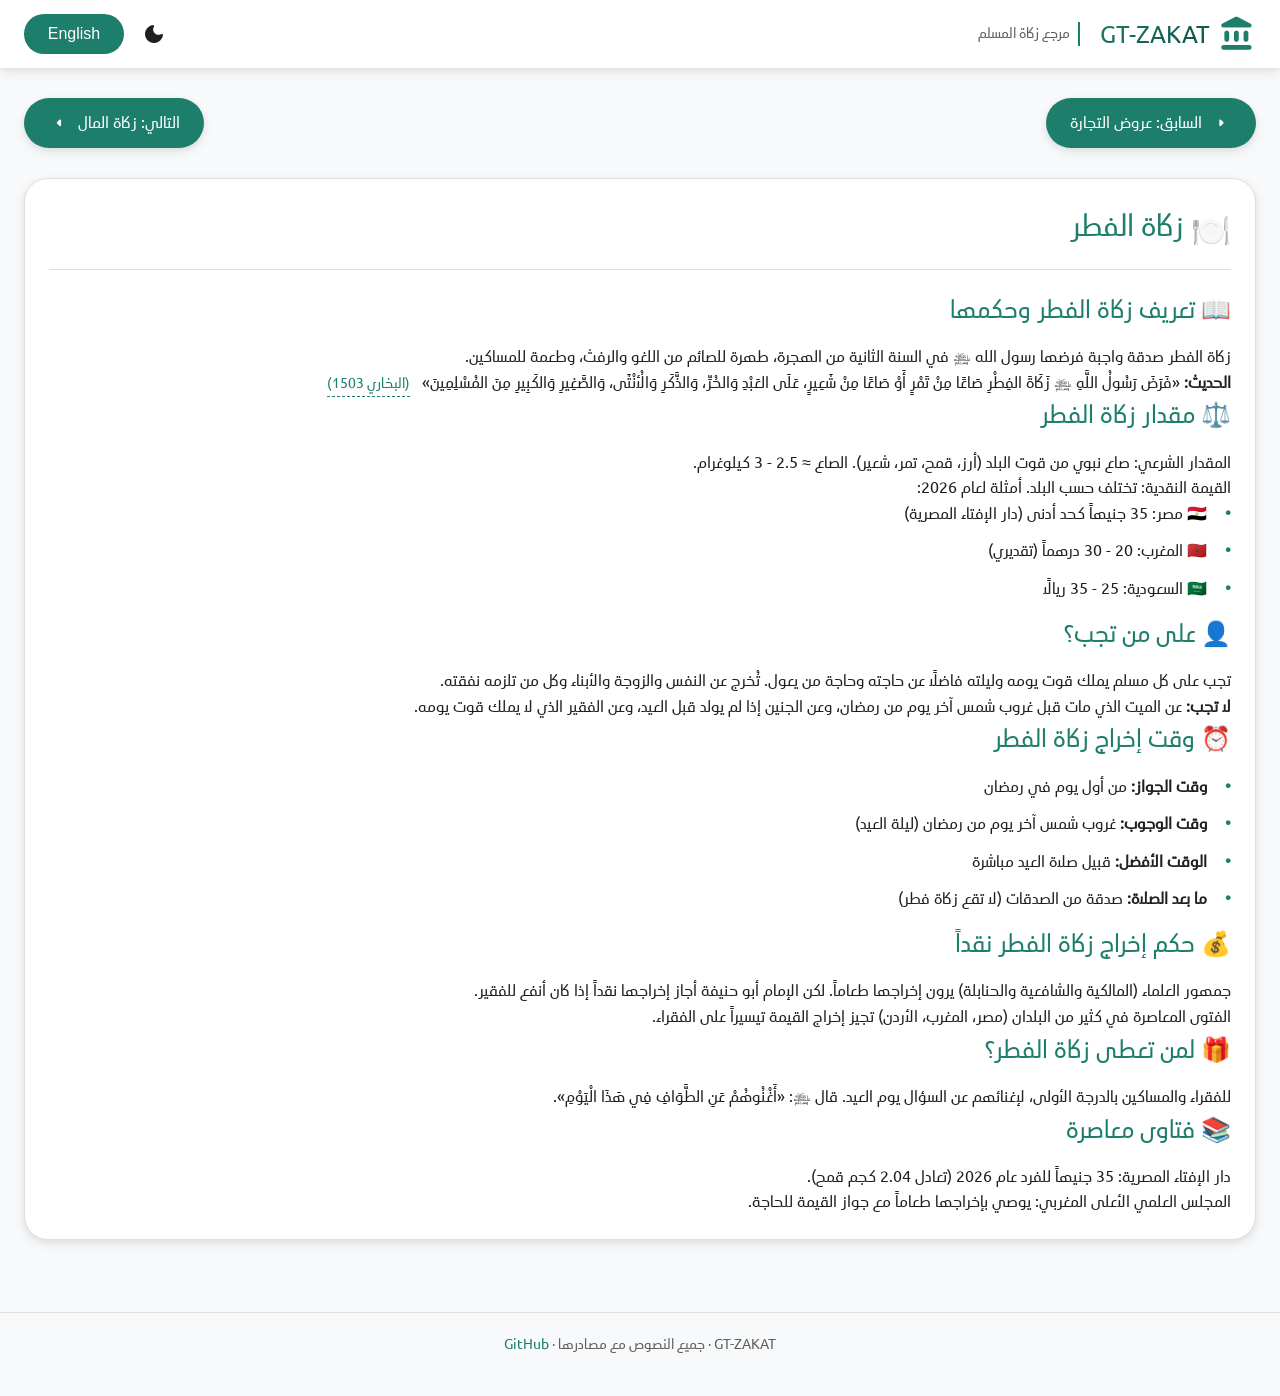
==== pages/zakat-fitrah.html @ 82aa9c60 "Add files via upload" ====
<!-- pages/zakat-fitrah.html -->
<!DOCTYPE html>
<html lang="ar" dir="rtl">
<head>
    <meta charset="UTF-8">
    <meta name="viewport" content="width=device-width, initial-scale=1.0">
    <title>زكاة الفطر · GT-ZAKAT</title>
    <link rel="icon" href="data:image/svg+xml,<svg xmlns='http://www.w3.org/2000/svg' viewBox='0 0 100 100'><text y='.9em' font-size='90' fill='%231e7e6c'>🍽️</text></svg>">
    <link href="https://fonts.googleapis.com/icon?family=Material+Icons+Round" rel="stylesheet">
    <link rel="stylesheet" href="../css/style.css">
</head>
<body data-theme="auto">
    <header class="app-bar">
        <div class="container">
            <div class="logo-area">
                <a href="../index.html" class="logo-link">
                    <span class="material-icons-round logo-icon">account_balance</span>
                    <span class="logo-text">GT-ZAKAT</span>
                </a>
                <span class="tagline" data-i18n="tagline">مرجع زكاة المسلم</span>
            </div>
            <div class="actions">
                <button class="action-btn" id="themeToggle"><span class="material-icons-round">dark_mode</span></button>
                <button class="lang-toggle" id="langToggle">English</button>
            </div>
        </div>
    </header>

    <main class="container">
        <div class="page-navigation">
            <a href="zakat-trade.html" class="nav-button">
                <span class="material-icons-round">arrow_right</span>
                <span data-i18n="prevPage">السابق: عروض التجارة</span>
            </a>
            <a href="zakat-money.html" class="nav-button">
                <span data-i18n="nextPage">التالي: زكاة المال</span>
                <span class="material-icons-round">arrow_left</span>
            </a>
        </div>

        <div class="card">
            <h1>
                <span class="material-icons-round" style="font-size:2rem;">🍽️</span>
                <span data-i18n="fitrahTitle">زكاة الفطر</span>
            </h1>
            <div class="divider"></div>

            <!-- التعريف -->
            <h2 data-i18n="definitionHeading">📖 تعريف زكاة الفطر وحكمها</h2>
            <p data-i18n="fitrahDef">زكاة الفطر صدقة واجبة فرضها رسول الله ﷺ في السنة الثانية من الهجرة، طهرة للصائم من اللغو والرفث، وطعمة للمساكين.</p>
            <p><strong data-i18n="hadith">الحديث:</strong> <span data-i18n="hadithFitrah1">«فَرَضَ رَسُولُ اللَّهِ ﷺ زَكَاةَ الفِطْرِ صَاعًا مِنْ تَمْرٍ أَوْ صَاعًا مِنْ شَعِيرٍ، عَلَى العَبْدِ وَالحُرِّ، وَالذَّكَرِ وَالأُنْثَى، وَالصَّغِيرِ وَالكَبِيرِ مِنَ المُسْلِمِينَ»</span> <a href="https://sunnah.com/bukhari:1503" target="_blank" class="source-link">(البخاري 1503)</a></p>

            <!-- مقدارها -->
            <h2 data-i18n="amountHeading">⚖️ مقدار زكاة الفطر</h2>
            <p data-i18n="fitrahAmount">المقدار الشرعي: <strong>صاع نبوي</strong> من قوت البلد (أرز، قمح، تمر، شعير). الصاع ≈ 2.5 - 3 كيلوغرام.</p>
            <p data-i18n="fitrahCash">القيمة النقدية: تختلف حسب البلد. أمثلة لعام 2026:</p>
            <ul>
                <li data-i18n="egyptFitrah">🇪🇬 <strong>مصر:</strong> 35 جنيهاً كحد أدنى (دار الإفتاء المصرية)</li>
                <li data-i18n="moroccoFitrah">🇲🇦 <strong>المغرب:</strong> 20 - 30 درهماً (تقديري)</li>
                <li data-i18n="saudiFitrah">🇸🇦 <strong>السعودية:</strong> 25 - 35 ريالاً</li>
            </ul>

            <!-- على من تجب -->
            <h2 data-i18n="obligationHeading">👤 على من تجب؟</h2>
            <p data-i18n="fitrahObligation">تجب على كل مسلم يملك قوت يومه وليلته فاضلاً عن حاجته وحاجة من يعول. تُخرج عن النفس والزوجة والأبناء وكل من تلزمه نفقته.</p>
            <p><strong data-i18n="exception">لا تجب:</strong> <span data-i18n="fitrahException">عن الميت الذي مات قبل غروب شمس آخر يوم من رمضان، وعن الجنين إذا لم يولد قبل العيد، وعن الفقير الذي لا يملك قوت يومه.</span></p>

            <!-- وقت الإخراج -->
            <h2 data-i18n="timeHeading">⏰ وقت إخراج زكاة الفطر</h2>
            <ul>
                <li><strong data-i18n="permissibleTime">وقت الجواز:</strong> <span data-i18n="permissibleTimeDesc">من أول يوم في رمضان</span></li>
                <li><strong data-i18n="obligatoryTime">وقت الوجوب:</strong> <span data-i18n="obligatoryTimeDesc">غروب شمس آخر يوم من رمضان (ليلة العيد)</span></li>
                <li><strong data-i18n="bestTime">الوقت الأفضل:</strong> <span data-i18n="bestTimeDesc">قبيل صلاة العيد مباشرة</span></li>
                <li><strong data-i18n="prohibitedTime">ما بعد الصلاة:</strong> <span data-i18n="prohibitedTimeDesc">صدقة من الصدقات (لا تقع زكاة فطر)</span></li>
            </ul>

            <!-- حكم إخراجها نقداً -->
            <h2 data-i18n="cashOpinionHeading">💰 حكم إخراج زكاة الفطر نقداً</h2>
            <p data-i18n="cashOpinion1">جمهور العلماء (المالكية والشافعية والحنابلة) يرون إخراجها طعاماً. لكن الإمام أبو حنيفة أجاز إخراجها نقداً إذا كان أنفع للفقير.</p>
            <p data-i18n="cashOpinion2">الفتوى المعاصرة في كثير من البلدان (مصر، المغرب، الأردن) تجيز إخراج القيمة تيسيراً على الفقراء.</p>

            <!-- لمن تعطى -->
            <h2 data-i18n="recipientsHeading">🎁 لمن تعطى زكاة الفطر؟</h2>
            <p data-i18n="fitrahRecipients">للفقراء والمساكين بالدرجة الأولى، لإغنائهم عن السؤال يوم العيد. قال ﷺ: «أَغْنُوهُمْ عَنِ الطَّوَافِ فِي هَذَا الْيَوْمِ».</p>

            <!-- فتاوى معاصرة -->
            <h2 data-i18n="fatwaHeading">📚 فتاوى معاصرة</h2>
            <p data-i18n="fatwaFitrah1">دار الإفتاء المصرية: 35 جنيهاً للفرد عام 2026 (تعادل 2.04 كجم قمح).</p>
            <p data-i18n="fatwaFitrah2">المجلس العلمي الأعلى المغربي: يوصي بإخراجها طعاماً مع جواز القيمة للحاجة.</p>
        </div>
    </main>

    <footer class="footer container">
        <p><span data-i18n="footer">GT-ZAKAT · جميع النصوص مع مصادرها ·</span> <a href="https://github.com/SalehGNUTUX/GT-ZAKAT">GitHub</a></p>
    </footer>

    <script>
        (function() {
            const translations = {
                tagline: { ar: "مرجع زكاة المسلم", en: "Muslim's Zakat Reference" },
                prevPage: { ar: "السابق: عروض التجارة", en: "Previous: Trade Goods" },
                nextPage: { ar: "التالي: زكاة المال", en: "Next: Zakat on Cash" },
                fitrahTitle: { ar: "زكاة الفطر", en: "Zakat al-Fitr" },
                definitionHeading: { ar: "📖 تعريف زكاة الفطر وحكمها", en: "📖 Definition and Ruling" },
                fitrahDef: { ar: "زكاة الفطر صدقة واجبة فرضها رسول الله ﷺ في السنة الثانية من الهجرة، طهرة للصائم من اللغو والرفث، وطعمة للمساكين.", en: "Zakat al-Fitr is an obligatory charity enjoined by the Prophet ﷺ in the second year of Hijrah, as purification for the fasting person from idle talk and obscenity, and as food for the poor." },
                hadith: { ar: "الحديث:", en: "Hadith:" },
                hadithFitrah1: { ar: "«فَرَضَ رَسُولُ اللَّهِ ﷺ زَكَاةَ الفِطْرِ صَاعًا مِنْ تَمْرٍ أَوْ صَاعًا مِنْ شَعِيرٍ، عَلَى العَبْدِ وَالحُرِّ، وَالذَّكَرِ وَالأُنْثَى، وَالصَّغِيرِ وَالكَبِيرِ مِنَ المُسْلِمِينَ»", en: "The Messenger of Allah ﷺ enjoined Zakat al-Fitr as one sa' of dates or one sa' of barley on every slave and free, male and female, young and old among the Muslims." },
                amountHeading: { ar: "⚖️ مقدار زكاة الفطر", en: "⚖️ Amount" },
                fitrahAmount: { ar: "المقدار الشرعي: صاع نبوي من قوت البلد (أرز، قمح، تمر، شعير). الصاع ≈ 2.5 - 3 كيلوغرام.", en: "The prescribed amount is one Sa' of the staple food of the country (rice, wheat, dates, barley). Sa' ≈ 2.5 - 3 kg." },
                fitrahCash: { ar: "القيمة النقدية: تختلف حسب البلد. أمثلة لعام 2026:", en: "Monetary value varies by country. Examples for 2026:" },
                egyptFitrah: { ar: "🇪🇬 مصر: 35 جنيهاً كحد أدنى (دار الإفتاء المصرية)", en: "🇪🇬 Egypt: 35 EGP minimum (Dar al-Ifta)" },
                moroccoFitrah: { ar: "🇲🇦 المغرب: 20 - 30 درهماً (تقديري)", en: "🇲🇦 Morocco: 20-30 MAD (estimated)" },
                saudiFitrah: { ar: "🇸🇦 السعودية: 25 - 35 ريالاً", en: "🇸🇦 Saudi Arabia: 25-35 SAR" },
                obligationHeading: { ar: "👤 على من تجب؟", en: "👤 Who Must Pay?" },
                fitrahObligation: { ar: "تجب على كل مسلم يملك قوت يومه وليلته فاضلاً عن حاجته وحاجة من يعول. تُخرج عن النفس والزوجة والأبناء وكل من تلزمه نفقته.", en: "It is obligatory on every Muslim who possesses provision for himself and his family on the day and night of Eid. It is paid for oneself, spouse, children, and all dependents." },
                exception: { ar: "لا تجب:", en: "Not obligatory:" },
                fitrahException: { ar: "عن الميت الذي مات قبل غروب شمس آخر يوم من رمضان، وعن الجنين إذا لم يولد قبل العيد، وعن الفقير الذي لا يملك قوت يومه.", en: "For the deceased who died before sunset on the last day of Ramadan, for the unborn child not born before Eid, and for the poor who lack provision." },
                timeHeading: { ar: "⏰ وقت إخراج زكاة الفطر", en: "⏰ Time of Payment" },
                permissibleTime: { ar: "وقت الجواز:", en: "Permissible time:" },
                permissibleTimeDesc: { ar: "من أول يوم في رمضان", en: "From the first day of Ramadan" },
                obligatoryTime: { ar: "وقت الوجوب:", en: "Obligatory time:" },
                obligatoryTimeDesc: { ar: "غروب شمس آخر يوم من رمضان (ليلة العيد)", en: "Sunset on the last day of Ramadan (night of Eid)" },
                bestTime: { ar: "الوقت الأفضل:", en: "Best time:" },
                bestTimeDesc: { ar: "قبيل صلاة العيد مباشرة", en: "Just before Eid prayer" },
                prohibitedTime: { ar: "ما بعد الصلاة:", en: "After prayer:" },
                prohibitedTimeDesc: { ar: "صدقة من الصدقات (لا تقع زكاة فطر)", en: "Counts as ordinary charity (not Fitrah)" },
                cashOpinionHeading: { ar: "💰 حكم إخراج زكاة الفطر نقداً", en: "💰 Ruling on Paying Cash" },
                cashOpinion1: { ar: "جمهور العلماء (المالكية والشافعية والحنابلة) يرون إخراجها طعاماً. لكن الإمام أبو حنيفة أجاز إخراجها نقداً إذا كان أنفع للفقير.", en: "The majority (Maliki, Shafi'i, Hanbali) require food. Imam Abu Hanifa allowed cash if it benefits the poor." },
                cashOpinion2: { ar: "الفتوى المعاصرة في كثير من البلدان (مصر، المغرب، الأردن) تجيز إخراج القيمة تيسيراً على الفقراء.", en: "Contemporary fatwas in many countries (Egypt, Morocco, Jordan) permit cash for convenience of the poor." },
                recipientsHeading: { ar: "🎁 لمن تعطى زكاة الفطر؟", en: "🎁 Recipients" },
                fitrahRecipients: { ar: "للفقراء والمساكين بالدرجة الأولى، لإغنائهم عن السؤال يوم العيد. قال ﷺ: «أَغْنُوهُمْ عَنِ الطَّوَافِ فِي هَذَا الْيَوْمِ».", en: "Primarily for the poor and needy, to spare them from begging on Eid. The Prophet ﷺ said: 'Spare them from begging on this day.'" },
                fatwaHeading: { ar: "📚 فتاوى معاصرة", en: "📚 Contemporary Fatawa" },
                fatwaFitrah1: { ar: "دار الإفتاء المصرية: 35 جنيهاً للفرد عام 2026 (تعادل 2.04 كجم قمح).", en: "Egyptian Dar al-Ifta: 35 EGP per person in 2026 (equivalent to 2.04 kg wheat)." },
                fatwaFitrah2: { ar: "المجلس العلمي الأعلى المغربي: يوصي بإخراجها طعاماً مع جواز القيمة للحاجة.", en: "Moroccan Supreme Scientific Council: Recommends food, permits cash when needed." },
                footer: { ar: "GT-ZAKAT · جميع النصوص مع مصادرها ·", en: "GT-ZAKAT · All texts with their sources ·" }
            };

            const themeToggle = document.getElementById('themeToggle');
            const langToggle = document.getElementById('langToggle');
            let currentLang = 'ar';

            function setTheme(theme) {
                if (theme === 'auto') {
                    const prefersDark = window.matchMedia('(prefers-color-scheme: dark)').matches;
                    document.documentElement.setAttribute('data-theme', prefersDark ? 'dark' : 'light');
                } else {
                    document.documentElement.setAttribute('data-theme', theme);
                }
            }
            setTheme('auto');
            themeToggle.addEventListener('click', () => {
                const current = document.documentElement.getAttribute('data-theme');
                document.documentElement.setAttribute('data-theme', current === 'dark' ? 'light' : 'dark');
            });

            function applyLanguage(lang) {
                currentLang = lang;
                document.documentElement.lang = lang;
                document.documentElement.dir = lang === 'ar' ? 'rtl' : 'ltr';
                langToggle.innerText = lang === 'ar' ? 'English' : 'العربية';

                document.querySelectorAll('[data-i18n]').forEach(el => {
                    const key = el.getAttribute('data-i18n');
                    if (translations[key] && translations[key][lang]) {
                        if (el.tagName === 'A') {
                            el.innerHTML = el.innerHTML.replace(/>.*</, '>' + translations[key][lang] + '<');
                        } else {
                            el.innerText = translations[key][lang];
                        }
                    }
                });

                document.querySelectorAll('.nav-button span[data-i18n]').forEach(el => {
                    const key = el.getAttribute('data-i18n');
                    if (translations[key] && translations[key][lang]) {
                        el.innerText = translations[key][lang];
                    }
                });
            }

            applyLanguage('ar');
            langToggle.addEventListener('click', () => {
                applyLanguage(currentLang === 'ar' ? 'en' : 'ar');
            });

            document.querySelectorAll('[data-i18n]').forEach(el => {
                if (!el.hasAttribute('data-ar')) {
                    el.setAttribute('data-ar', el.innerText.trim());
                }
            });
        })();
    </script>
</body>
</html>
---- css/style.css ----
/* css/style.css - تحديث لدعم الشعار النصي وأيقونات المعلومات */
@font-face {
    font-family: 'Ubuntu Arabic';
    src: url('../fonts/Ubuntu Arabic Regular.otf') format('opentype');
    font-weight: normal;
    font-style: normal;
    font-display: swap;
}

* {
    margin: 0;
    padding: 0;
    box-sizing: border-box;
    transition: background-color 0.3s ease, color 0.2s ease, border-color 0.2s ease;
}

:root {
    --md-primary: #1e7e6c;
    --md-primary-light: #4b9b8a;
    --md-primary-dark: #0e5244;
    --bg: #f8f9fa;
    --surface: #ffffff;
    --text: #1f1f1f;
    --text-secondary: #5f5f5f;
    --border: #e0e0e0;
    --shadow: 0 2px 6px rgba(0, 0, 0, 0.05), 0 4px 12px rgba(0, 0, 0, 0.08);
    --card-bg: #ffffff;
    --hover-bg: rgba(30, 126, 108, 0.05);
    --result-bg: rgba(30, 126, 108, 0.1);
    --tooltip-bg: #ffffff;
}

[data-theme="dark"] {
    --bg: #121212;
    --surface: #1e1e1e;
    --text: #e9e9e9;
    --text-secondary: #aaaaaa;
    --border: #333333;
    --card-bg: #2a2a2a;
    --shadow: 0 2px 6px rgba(0, 0, 0, 0.5);
    --hover-bg: rgba(30, 126, 108, 0.2);
    --result-bg: rgba(30, 126, 108, 0.15);
    --tooltip-bg: #2a2a2a;
}

body {
    font-family: 'Ubuntu Arabic', 'Roboto', sans-serif;
    background: var(--bg);
    color: var(--text);
    line-height: 1.6;
    min-height: 100vh;
    display: flex;
    flex-direction: column;
    padding: 0 0 20px 0;
    direction: rtl;
}

.container {
    max-width: 1280px;
    margin: 0 auto;
    padding: 0 24px;
    width: 100%;
}

/* ===== شريط التطبيق والشعار النصي ===== */
.app-bar {
    background: var(--surface);
    box-shadow: var(--shadow);
    padding: 12px 0;
    position: sticky;
    top: 0;
    z-index: 10;
    backdrop-filter: blur(4px);
}

.app-bar .container {
    display: flex;
    align-items: center;
    justify-content: space-between;
    flex-wrap: wrap;
    gap: 16px;
}

.logo-area {
    display: flex;
    align-items: center;
    gap: 12px;
    flex-wrap: wrap;
}

.logo-link {
    display: flex;
    align-items: center;
    text-decoration: none;
    gap: 8px;
    position: relative;
}

.logo-link::after {
    content: "";
    position: absolute;
    bottom: -4px;
    left: 0;
    width: 100%;
    height: 2px;
    background: var(--md-primary);
    transform: scaleX(0);
    transition: transform 0.2s;
}

.logo-link:hover::after {
    transform: scaleX(1);
}

.logo-icon {
    font-size: 2.4rem;
    color: var(--md-primary);
    transition: transform 0.2s;
}

.logo-link:hover .logo-icon {
    transform: rotate(5deg) scale(1.1);
}

.logo-text {
    font-size: 1.5rem;
    font-weight: 500;
    background: linear-gradient(145deg, var(--md-primary), #0a4b44);
    -webkit-background-clip: text;
    background-clip: text;
    -webkit-text-fill-color: transparent;
}

.tagline {
    font-size: 0.9rem;
    color: var(--text-secondary);
    margin-right: 8px;
    border-right: 2px solid var(--md-primary);
    padding-right: 8px;
    white-space: nowrap;
}

.actions {
    display: flex;
    gap: 8px;
    align-items: center;
}

.action-btn {
    background: transparent;
    border: none;
    color: var(--text);
    width: 44px;
    height: 44px;
    border-radius: 50%;
    display: flex;
    align-items: center;
    justify-content: center;
    cursor: pointer;
    font-size: 1.5rem;
    transition: background 0.2s;
}

.action-btn:hover {
    background: var(--hover-bg);
}

.lang-toggle {
    font-size: 1rem;
    padding: 0 16px;
    border-radius: 30px;
    background: var(--md-primary);
    color: white;
    border: none;
    height: 40px;
    cursor: pointer;
    font-weight: 500;
    min-width: 100px;
    transition: background 0.2s;
}

.lang-toggle:hover {
    background: var(--md-primary-dark);
}

/* ===== باقي الأنماط (كما هي) ===== */
.hero {
    text-align: center;
    margin: 32px 0 20px;
}

.hero h1 {
    font-size: 2.4rem;
    font-weight: 400;
    margin-bottom: 8px;
    color: var(--text);
}

.badge {
    background: var(--md-primary-light);
    color: white;
    padding: 4px 16px;
    border-radius: 30px;
    display: inline-block;
    font-size: 0.9rem;
    margin-bottom: 16px;
}

.card {
    background: var(--card-bg);
    border-radius: 24px;
    padding: 24px;
    box-shadow: var(--shadow);
    border: 1px solid var(--border);
    margin-bottom: 24px;
}

.card h1, .card h2 {
    font-size: 1.8rem;
    font-weight: 500;
    margin-bottom: 16px;
    display: flex;
    align-items: center;
    gap: 8px;
    color: var(--md-primary);
}

.card h2 {
    font-size: 1.5rem;
}

.divider {
    height: 1px;
    background: var(--border);
    margin: 20px 0;
}

.zakat-cards-grid {
    display: grid;
    grid-template-columns: repeat(auto-fit, minmax(160px, 1fr));
    gap: 20px;
    margin: 30px 0;
}

.zakat-card {
    background: var(--card-bg);
    border: 2px solid var(--border);
    border-radius: 24px;
    padding: 24px 16px;
    text-align: center;
    cursor: pointer;
    transition: all 0.3s cubic-bezier(0.4, 0, 0.2, 1);
    position: relative;
    overflow: hidden;
    box-shadow: var(--shadow);
}

.zakat-card::before {
    content: '';
    position: absolute;
    top: 0;
    left: 0;
    right: 0;
    height: 4px;
    background: var(--md-primary);
    transform: scaleX(0);
    transition: transform 0.3s;
}

.zakat-card:hover {
    transform: translateY(-8px);
    border-color: var(--md-primary);
    box-shadow: 0 12px 24px rgba(30, 126, 108, 0.2);
}

.zakat-card:hover::before {
    transform: scaleX(1);
}

.zakat-card .material-icons-round {
    font-size: 3rem;
    color: var(--md-primary);
    margin-bottom: 16px;
    transition: transform 0.3s;
}

.zakat-card:hover .material-icons-round {
    transform: scale(1.1) rotate(5deg);
}

.zakat-card h3 {
    font-size: 1.2rem;
    margin-bottom: 8px;
    color: var(--text);
}

.zakat-card p {
    font-size: 0.9rem;
    color: var(--text-secondary);
    margin: 0;
}

.madhhab-tabs {
    display: flex;
    flex-wrap: wrap;
    gap: 8px;
    margin-bottom: 20px;
}

.madhhab-tab {
    background: transparent;
    border: 1px solid var(--border);
    padding: 8px 20px;
    border-radius: 30px;
    cursor: pointer;
    color: var(--text);
    font-weight: 500;
    transition: all 0.2s;
    font-family: 'Ubuntu Arabic', 'Roboto', sans-serif;
}

.madhhab-tab:hover {
    background: var(--hover-bg);
    border-color: var(--md-primary);
}

.madhhab-tab.active {
    background: var(--md-primary);
    color: white;
    border-color: var(--md-primary);
}

.input-field, .currency-select {
    width: 100%;
    padding: 14px 16px;
    border-radius: 16px;
    border: 1px solid var(--border);
    background: var(--surface);
    color: var(--text);
    font-size: 1rem;
    margin: 8px 0 16px;
    font-family: 'Ubuntu Arabic', 'Roboto', sans-serif;
    direction: ltr;
    text-align: right;
}

.currency-select {
    direction: ltr;
}

.currency-select option {
    direction: rtl;
    text-align: right;
}

label {
    font-weight: 500;
    color: var(--text-secondary);
    display: block;
    margin-bottom: 4px;
}

.btn {
    background: var(--md-primary);
    color: white;
    border: none;
    padding: 14px 24px;
    border-radius: 40px;
    font-size: 1rem;
    font-weight: 500;
    cursor: pointer;
    width: 100%;
    box-shadow: 0 4px 8px rgba(0, 0, 0, 0.1);
    transition: background 0.2s, transform 0.1s;
    font-family: 'Ubuntu Arabic', 'Roboto', sans-serif;
}

.btn:hover {
    background: var(--md-primary-dark);
    transform: scale(0.98);
}

.toggle-manual-btn {
    background: transparent;
    border: 2px solid var(--md-primary);
    color: var(--md-primary);
    padding: 8px 16px;
    border-radius: 30px;
    cursor: pointer;
    font-size: 0.9rem;
    transition: all 0.3s;
    display: inline-flex;
    align-items: center;
    gap: 8px;
    font-family: 'Ubuntu Arabic', 'Roboto', sans-serif;
}

.toggle-manual-btn:hover {
    background: var(--md-primary);
    color: white;
}

.result-box {
    background: var(--result-bg);
    padding: 20px;
    border-radius: 16px;
    margin-top: 20px;
    font-size: 1.2rem;
    font-weight: 500;
    border-right: 4px solid var(--md-primary);
    line-height: 1.8;
    direction: ltr;
    text-align: right;
}

.result-box small {
    font-size: 0.9rem;
    font-weight: normal;
    color: var(--text-secondary);
}

.source-link {
    color: var(--md-primary);
    text-decoration: none;
    font-size: 0.9rem;
    border-bottom: 1px dashed;
    margin-right: 8px;
    transition: border-bottom 0.2s;
}

.source-link:hover {
    border-bottom-style: solid;
}

.page-navigation {
    display: flex;
    justify-content: space-between;
    margin: 30px 0;
    gap: 16px;
    flex-wrap: wrap;
}

.nav-button {
    display: flex;
    align-items: center;
    gap: 8px;
    background: var(--md-primary);
    color: white;
    text-decoration: none;
    padding: 12px 24px;
    border-radius: 40px;
    font-weight: 500;
    transition: background 0.2s, transform 0.1s;
    box-shadow: var(--shadow);
}

.nav-button:hover {
    background: var(--md-primary-dark);
    transform: translateY(-2px);
}

.nav-button .material-icons-round {
    font-size: 1.4rem;
}

.nav-button.disabled {
    opacity: 0.5;
    pointer-events: none;
    background: var(--text-secondary);
}

.nisab-info {
    background: var(--hover-bg);
    padding: 16px;
    border-radius: 16px;
    margin: 16px 0;
}

.nisab-info p {
    margin: 8px 0;
    direction: ltr;
    text-align: right;
}

.tooltip {
    position: relative;
    display: inline-block;
    cursor: help;
    border-bottom: 1px dashed var(--md-primary);
}

.tooltip .tooltip-text {
    visibility: hidden;
    width: 250px;
    background-color: var(--tooltip-bg);
    color: var(--text);
    text-align: center;
    border-radius: 8px;
    padding: 8px;
    position: absolute;
    z-index: 1;
    bottom: 125%;
    left: 50%;
    transform: translateX(-50%);
    opacity: 0;
    transition: opacity 0.3s;
    box-shadow: var(--shadow);
    border: 1px solid var(--border);
    font-size: 0.85rem;
    pointer-events: none;
}

.tooltip:hover .tooltip-text {
    visibility: visible;
    opacity: 1;
}

.manual-price-input {
    display: flex;
    gap: 10px;
    align-items: center;
    margin: 20px 0;
    padding: 16px;
    background: var(--hover-bg);
    border-radius: 16px;
}

.manual-price-input label {
    flex: 1;
}

.manual-price-input input {
    width: 150px;
    padding: 10px;
    border-radius: 8px;
    border: 1px solid var(--border);
    background: var(--surface);
    color: var(--text);
    font-family: 'Ubuntu Arabic', 'Roboto', sans-serif;
    direction: ltr;
}

.price-source-badge {
    font-size: 0.8rem;
    padding: 4px 8px;
    border-radius: 20px;
    background: var(--md-primary);
    color: white;
    margin-left: 10px;
    display: inline-block;
}

ul {
    list-style: none;
    padding-right: 0;
}

ul li {
    margin-bottom: 12px;
    padding-right: 24px;
    position: relative;
}

ul li::before {
    content: "•";
    color: var(--md-primary);
    font-weight: bold;
    position: absolute;
    right: 0;
}

.footer {
    text-align: center;
    margin-top: 48px;
    color: var(--text-secondary);
    font-size: 0.9rem;
    padding: 20px 0;
    border-top: 1px solid var(--border);
}

.footer a {
    color: var(--md-primary);
    text-decoration: none;
}

.footer a:hover {
    text-decoration: underline;
}

/* تحسينات للغة الإنجليزية */
[dir="ltr"] {
    direction: ltr;
}

[dir="ltr"] body {
    text-align: left;
}

[dir="ltr"] .tagline {
    margin-right: 0;
    margin-left: 8px;
    border-right: none;
    border-left: 2px solid var(--md-primary);
    padding-right: 0;
    padding-left: 8px;
}

[dir="ltr"] ul li {
    padding-right: 0;
    padding-left: 24px;
}

[dir="ltr"] ul li::before {
    right: auto;
    left: 0;
}

[dir="ltr"] .result-box {
    border-right: none;
    border-left: 4px solid var(--md-primary);
    text-align: left;
}

[dir="ltr"] .input-field,
[dir="ltr"] .currency-select {
    text-align: left;
}

[dir="ltr"] .nisab-info p {
    text-align: left;
}

[dir="ltr"] .tooltip .tooltip-text {
    left: 0;
    transform: translateX(0);
}

/* تحسينات للشاشات الصغيرة */
@media (max-width: 700px) {
    .container {
        padding: 0 16px;
    }

    .hero h1 {
        font-size: 1.8rem;
    }

    .logo-area {
        flex-direction: column;
        align-items: flex-start;
        gap: 4px;
    }

    .tagline {
        font-size: 0.8rem;
        white-space: normal;
        margin-right: 0;
        border-right: none;
        padding-right: 0;
    }

    [dir="ltr"] .tagline {
        margin-left: 0;
        border-left: none;
        padding-left: 0;
    }

    .actions {
        width: 100%;
        justify-content: flex-end;
    }

    .input-group {
        flex-direction: column;
    }

    .input-group .currency-select {
        width: 100%;
    }

    .page-navigation {
        flex-direction: column;
    }

    .nav-button {
        width: 100%;
        justify-content: center;
    }

    .zakat-cards-grid {
        grid-template-columns: repeat(auto-fit, minmax(140px, 1fr));
        gap: 12px;
    }

    .zakat-card {
        padding: 16px 8px;
    }

    .manual-price-input {
        flex-direction: column;
        align-items: stretch;
    }

    .manual-price-input input {
        width: 100%;
    }
}

/* تحسينات الوضع المظلم */
[data-theme="dark"] .logo-text {
    background: linear-gradient(145deg, #4b9b8a, #1e7e6c);
    -webkit-background-clip: text;
    background-clip: text;
}

[data-theme="dark"] .badge {
    background: var(--md-primary-dark);
}

[data-theme="dark"] .result-box {
    background: rgba(30, 126, 108, 0.2);
}

[data-theme="dark"] .zakat-card:hover {
    box-shadow: 0 12px 24px rgba(0, 0, 0, 0.5);
}

.note {
    font-size: 0.85rem;
    color: var(--text-secondary);
    margin-top: 8px;
    font-style: italic;
}

.material-icons-round {
    vertical-align: middle;
}

/* ضمان ظهور الأرقام بالشكل الغربي */
input, select, button, .result-box, .nisab-info p, .price-source-badge, #lastUpdateNote {
    font-feature-settings: "tnum";
}
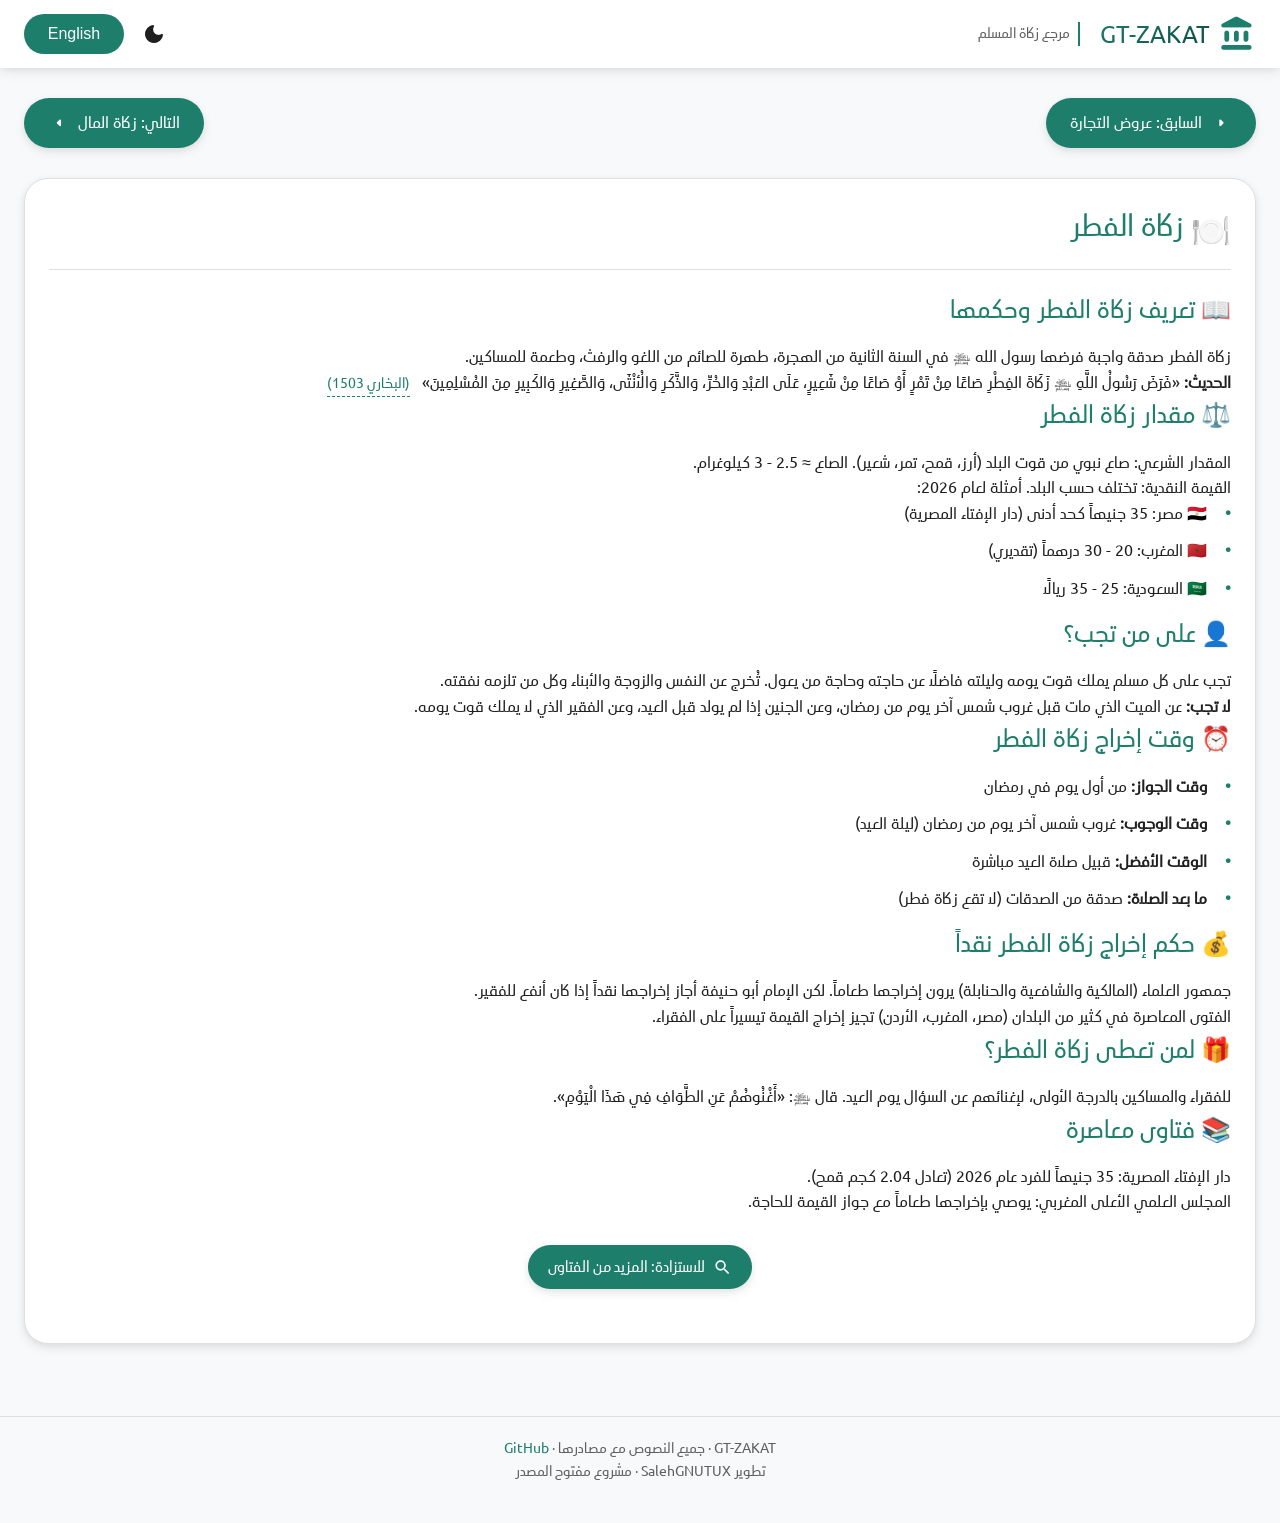
==== commit 4b8ef918: "Update zakat-fitrah.html" ====
--- a/pages/zakat-fitrah.html
+++ b/pages/zakat-fitrah.html
@@ -1,13 +1,51 @@
-<!-- pages/zakat-fitrah.html -->
+<!-- pages/zakat-fitrah.html - النسخة النهائية الكاملة -->
 <!DOCTYPE html>
 <html lang="ar" dir="rtl">
 <head>
     <meta charset="UTF-8">
     <meta name="viewport" content="width=device-width, initial-scale=1.0">
     <title>زكاة الفطر · GT-ZAKAT</title>
-    <link rel="icon" href="data:image/svg+xml,<svg xmlns='http://www.w3.org/2000/svg' viewBox='0 0 100 100'><text y='.9em' font-size='90' fill='%231e7e6c'>🍽️</text></svg>">
+    <!-- أيقونات متعددة المقاسات -->
+    <link rel="icon" type="image/png" sizes="16x16" href="/GT-ZAKAT/GT-ZAKAT-logo/16x16/gt-zakat-logo.png">
+    <link rel="icon" type="image/png" sizes="32x32" href="/GT-ZAKAT/GT-ZAKAT-logo/32x32/gt-zakat-logo.png">
+    <link rel="icon" type="image/png" sizes="128x128" href="/GT-ZAKAT/GT-ZAKAT-logo/128x128/gt-zakat-logo.png">
+    <link rel="icon" type="image/png" sizes="256x256" href="/GT-ZAKAT/GT-ZAKAT-logo/256x256/gt-zakat-logo.png">
+    <link rel="apple-touch-icon" href="/GT-ZAKAT/GT-ZAKAT-logo/512x512/gt-zakat-logo.png">
     <link href="https://fonts.googleapis.com/icon?family=Material+Icons+Round" rel="stylesheet">
     <link rel="stylesheet" href="../css/style.css">
+    <link rel="manifest" href="../manifest.json">
+    <style>
+        .more-info-btn {
+            display: inline-flex;
+            align-items: center;
+            gap: 8px;
+            background: var(--md-primary);
+            color: white;
+            text-decoration: none;
+            padding: 10px 20px;
+            border-radius: 40px;
+            font-size: 0.95rem;
+            font-weight: 500;
+            transition: background 0.2s, transform 0.1s;
+            box-shadow: var(--shadow);
+            margin: 10px 0;
+            border: none;
+            cursor: pointer;
+        }
+        
+        .more-info-btn:hover {
+            background: var(--md-primary-dark);
+            transform: translateY(-2px);
+        }
+        
+        .more-info-btn .material-icons-round {
+            font-size: 1.2rem;
+        }
+        
+        [dir="ltr"] .more-info-btn {
+            flex-direction: row-reverse;
+        }
+    </style>
 </head>
 <body data-theme="auto">
     <header class="app-bar">
@@ -45,12 +83,10 @@
             </h1>
             <div class="divider"></div>
 
-            <!-- التعريف -->
             <h2 data-i18n="definitionHeading">📖 تعريف زكاة الفطر وحكمها</h2>
             <p data-i18n="fitrahDef">زكاة الفطر صدقة واجبة فرضها رسول الله ﷺ في السنة الثانية من الهجرة، طهرة للصائم من اللغو والرفث، وطعمة للمساكين.</p>
             <p><strong data-i18n="hadith">الحديث:</strong> <span data-i18n="hadithFitrah1">«فَرَضَ رَسُولُ اللَّهِ ﷺ زَكَاةَ الفِطْرِ صَاعًا مِنْ تَمْرٍ أَوْ صَاعًا مِنْ شَعِيرٍ، عَلَى العَبْدِ وَالحُرِّ، وَالذَّكَرِ وَالأُنْثَى، وَالصَّغِيرِ وَالكَبِيرِ مِنَ المُسْلِمِينَ»</span> <a href="https://sunnah.com/bukhari:1503" target="_blank" class="source-link">(البخاري 1503)</a></p>
 
-            <!-- مقدارها -->
             <h2 data-i18n="amountHeading">⚖️ مقدار زكاة الفطر</h2>
             <p data-i18n="fitrahAmount">المقدار الشرعي: <strong>صاع نبوي</strong> من قوت البلد (أرز، قمح، تمر، شعير). الصاع ≈ 2.5 - 3 كيلوغرام.</p>
             <p data-i18n="fitrahCash">القيمة النقدية: تختلف حسب البلد. أمثلة لعام 2026:</p>
@@ -60,12 +96,10 @@
                 <li data-i18n="saudiFitrah">🇸🇦 <strong>السعودية:</strong> 25 - 35 ريالاً</li>
             </ul>
 
-            <!-- على من تجب -->
             <h2 data-i18n="obligationHeading">👤 على من تجب؟</h2>
             <p data-i18n="fitrahObligation">تجب على كل مسلم يملك قوت يومه وليلته فاضلاً عن حاجته وحاجة من يعول. تُخرج عن النفس والزوجة والأبناء وكل من تلزمه نفقته.</p>
             <p><strong data-i18n="exception">لا تجب:</strong> <span data-i18n="fitrahException">عن الميت الذي مات قبل غروب شمس آخر يوم من رمضان، وعن الجنين إذا لم يولد قبل العيد، وعن الفقير الذي لا يملك قوت يومه.</span></p>
 
-            <!-- وقت الإخراج -->
             <h2 data-i18n="timeHeading">⏰ وقت إخراج زكاة الفطر</h2>
             <ul>
                 <li><strong data-i18n="permissibleTime">وقت الجواز:</strong> <span data-i18n="permissibleTimeDesc">من أول يوم في رمضان</span></li>
@@ -74,24 +108,29 @@
                 <li><strong data-i18n="prohibitedTime">ما بعد الصلاة:</strong> <span data-i18n="prohibitedTimeDesc">صدقة من الصدقات (لا تقع زكاة فطر)</span></li>
             </ul>
 
-            <!-- حكم إخراجها نقداً -->
             <h2 data-i18n="cashOpinionHeading">💰 حكم إخراج زكاة الفطر نقداً</h2>
             <p data-i18n="cashOpinion1">جمهور العلماء (المالكية والشافعية والحنابلة) يرون إخراجها طعاماً. لكن الإمام أبو حنيفة أجاز إخراجها نقداً إذا كان أنفع للفقير.</p>
             <p data-i18n="cashOpinion2">الفتوى المعاصرة في كثير من البلدان (مصر، المغرب، الأردن) تجيز إخراج القيمة تيسيراً على الفقراء.</p>
 
-            <!-- لمن تعطى -->
             <h2 data-i18n="recipientsHeading">🎁 لمن تعطى زكاة الفطر؟</h2>
             <p data-i18n="fitrahRecipients">للفقراء والمساكين بالدرجة الأولى، لإغنائهم عن السؤال يوم العيد. قال ﷺ: «أَغْنُوهُمْ عَنِ الطَّوَافِ فِي هَذَا الْيَوْمِ».</p>
 
-            <!-- فتاوى معاصرة -->
             <h2 data-i18n="fatwaHeading">📚 فتاوى معاصرة</h2>
             <p data-i18n="fatwaFitrah1">دار الإفتاء المصرية: 35 جنيهاً للفرد عام 2026 (تعادل 2.04 كجم قمح).</p>
             <p data-i18n="fatwaFitrah2">المجلس العلمي الأعلى المغربي: يوصي بإخراجها طعاماً مع جواز القيمة للحاجة.</p>
+            
+            <!-- زر للاستزادة -->
+            <div style="text-align: center; margin: 20px 0;">
+                <a href="https://islamqa.info/ar/search?q=%D8%B2%D9%83%D8%A7%D8%A9+%D8%A7%D9%84%D9%81%D8%B7%D8%B1" target="_blank" class="more-info-btn" id="moreInfoBtn">
+                    <span class="material-icons-round">search</span>
+                    <span data-i18n="moreInfo">للاستزادة: المزيد من الفتاوى</span>
+                </a>
+            </div>
         </div>
     </main>
 
     <footer class="footer container">
-        <p><span data-i18n="footer">GT-ZAKAT · جميع النصوص مع مصادرها ·</span> <a href="https://github.com/SalehGNUTUX/GT-ZAKAT">GitHub</a></p>
+        <p><span data-i18n="footer">GT-ZAKAT · جميع النصوص مع مصادرها ·</span> <a href="https://github.com/SalehGNUTUX/GT-ZAKAT" target="_blank">GitHub</a><br><span data-i18n="developer">تطوير SalehGNUTUX · مشروع مفتوح المصدر</span></p>
     </footer>
 
     <script>
@@ -132,7 +171,9 @@
                 fatwaHeading: { ar: "📚 فتاوى معاصرة", en: "📚 Contemporary Fatawa" },
                 fatwaFitrah1: { ar: "دار الإفتاء المصرية: 35 جنيهاً للفرد عام 2026 (تعادل 2.04 كجم قمح).", en: "Egyptian Dar al-Ifta: 35 EGP per person in 2026 (equivalent to 2.04 kg wheat)." },
                 fatwaFitrah2: { ar: "المجلس العلمي الأعلى المغربي: يوصي بإخراجها طعاماً مع جواز القيمة للحاجة.", en: "Moroccan Supreme Scientific Council: Recommends food, permits cash when needed." },
-                footer: { ar: "GT-ZAKAT · جميع النصوص مع مصادرها ·", en: "GT-ZAKAT · All texts with their sources ·" }
+                moreInfo: { ar: "للاستزادة: المزيد من الفتاوى", en: "More Info: Additional Fatawa" },
+                footer: { ar: "GT-ZAKAT · جميع النصوص مع مصادرها ·", en: "GT-ZAKAT · All texts with their sources ·" },
+                developer: { ar: "تطوير SalehGNUTUX · مشروع مفتوح المصدر", en: "Developed by SalehGNUTUX · Open Source Project" }
             };
 
             const themeToggle = document.getElementById('themeToggle');
@@ -162,8 +203,7 @@
                 document.querySelectorAll('[data-i18n]').forEach(el => {
                     const key = el.getAttribute('data-i18n');
                     if (translations[key] && translations[key][lang]) {
-                        if (el.tagName === 'A') {
-                            el.innerHTML = el.innerHTML.replace(/>.*</, '>' + translations[key][lang] + '<');
+                        if (el.tagName === 'A' && el.classList.contains('nav-button')) {
                         } else {
                             el.innerText = translations[key][lang];
                         }
@@ -176,6 +216,12 @@
                         el.innerText = translations[key][lang];
                     }
                 });
+
+                const moreInfoBtn = document.getElementById('moreInfoBtn');
+                const moreInfoSpan = moreInfoBtn.querySelector('span[data-i18n]');
+                if (moreInfoSpan && translations.moreInfo && translations.moreInfo[lang]) {
+                    moreInfoSpan.innerText = translations.moreInfo[lang];
+                }
             }
 
             applyLanguage('ar');
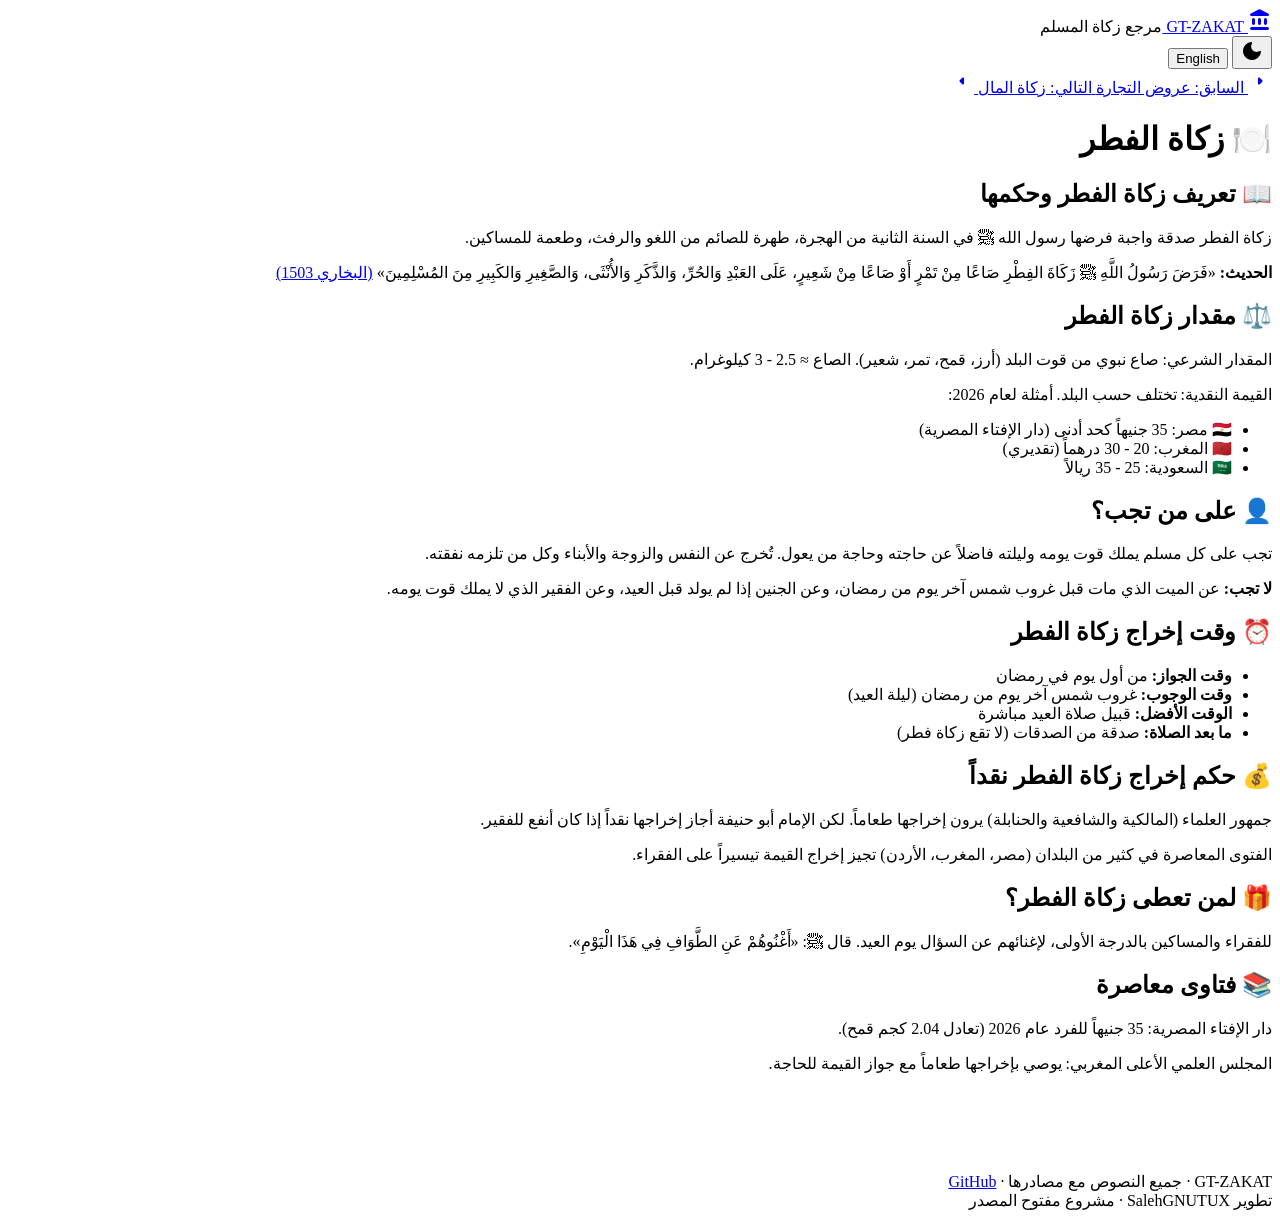
==== commit 18edab3d: "Update zakat-fitrah.html" ====
--- a/pages/zakat-fitrah.html
+++ b/pages/zakat-fitrah.html
@@ -1,18 +1,17 @@
-<!-- pages/zakat-fitrah.html - النسخة النهائية الكاملة -->
+<!-- pages/zakat-fitrah.html - النسخة النهائية مع روابط بحث إنجليزية -->
 <!DOCTYPE html>
 <html lang="ar" dir="rtl">
 <head>
     <meta charset="UTF-8">
     <meta name="viewport" content="width=device-width, initial-scale=1.0">
     <title>زكاة الفطر · GT-ZAKAT</title>
-    <!-- أيقونات متعددة المقاسات -->
     <link rel="icon" type="image/png" sizes="16x16" href="/GT-ZAKAT/GT-ZAKAT-logo/16x16/gt-zakat-logo.png">
     <link rel="icon" type="image/png" sizes="32x32" href="/GT-ZAKAT/GT-ZAKAT-logo/32x32/gt-zakat-logo.png">
     <link rel="icon" type="image/png" sizes="128x128" href="/GT-ZAKAT/GT-ZAKAT-logo/128x128/gt-zakat-logo.png">
     <link rel="icon" type="image/png" sizes="256x256" href="/GT-ZAKAT/GT-ZAKAT-logo/256x256/gt-zakat-logo.png">
     <link rel="apple-touch-icon" href="/GT-ZAKAT/GT-ZAKAT-logo/512x512/gt-zakat-logo.png">
     <link href="https://fonts.googleapis.com/icon?family=Material+Icons+Round" rel="stylesheet">
-    <link rel="stylesheet" href="../css/style.css">
+    <link rel="stylesheet" href="css/style.css?v=2.0">
     <link rel="manifest" href="../manifest.json">
     <style>
         .more-info-btn {
@@ -32,16 +31,13 @@
             border: none;
             cursor: pointer;
         }
-        
         .more-info-btn:hover {
             background: var(--md-primary-dark);
             transform: translateY(-2px);
         }
-        
         .more-info-btn .material-icons-round {
             font-size: 1.2rem;
         }
-        
         [dir="ltr"] .more-info-btn {
             flex-direction: row-reverse;
         }
@@ -118,12 +114,16 @@
             <h2 data-i18n="fatwaHeading">📚 فتاوى معاصرة</h2>
             <p data-i18n="fatwaFitrah1">دار الإفتاء المصرية: 35 جنيهاً للفرد عام 2026 (تعادل 2.04 كجم قمح).</p>
             <p data-i18n="fatwaFitrah2">المجلس العلمي الأعلى المغربي: يوصي بإخراجها طعاماً مع جواز القيمة للحاجة.</p>
-            
-            <!-- زر للاستزادة -->
+
+            <!-- زر للاستزادة مع روابط مزدوجة -->
             <div style="text-align: center; margin: 20px 0;">
-                <a href="https://islamqa.info/ar/search?q=%D8%B2%D9%83%D8%A7%D8%A9+%D8%A7%D9%84%D9%81%D8%B7%D8%B1" target="_blank" class="more-info-btn" id="moreInfoBtn">
+                <a href="https://islamqa.info/ar/search?q=%D8%B2%D9%83%D8%A7%D8%A9+%D8%A7%D9%84%D9%81%D8%B7%D8%B1" 
+                   class="more-info-btn" 
+                   id="moreInfoBtnAr"
+                   data-ar-link="https://islamqa.info/ar/search?q=%D8%B2%D9%83%D8%A7%D8%A9+%D8%A7%D9%84%D9%81%D8%B7%D8%B1"
+                   data-en-link="https://islamqa.info/en/search?q=zakat+al-fitr">
                     <span class="material-icons-round">search</span>
-                    <span data-i18n="moreInfo">للاستزادة: المزيد من الفتاوى</span>
+                    <span data-i18n="moreInfoAr">للاستزادة: المزيد من الفتاوى</span>
                 </a>
             </div>
         </div>
@@ -171,31 +171,45 @@
                 fatwaHeading: { ar: "📚 فتاوى معاصرة", en: "📚 Contemporary Fatawa" },
                 fatwaFitrah1: { ar: "دار الإفتاء المصرية: 35 جنيهاً للفرد عام 2026 (تعادل 2.04 كجم قمح).", en: "Egyptian Dar al-Ifta: 35 EGP per person in 2026 (equivalent to 2.04 kg wheat)." },
                 fatwaFitrah2: { ar: "المجلس العلمي الأعلى المغربي: يوصي بإخراجها طعاماً مع جواز القيمة للحاجة.", en: "Moroccan Supreme Scientific Council: Recommends food, permits cash when needed." },
-                moreInfo: { ar: "للاستزادة: المزيد من الفتاوى", en: "More Info: Additional Fatawa" },
+                moreInfoAr: { ar: "للاستزادة: المزيد من الفتاوى", en: "More Info: Additional Fatawa" },
                 footer: { ar: "GT-ZAKAT · جميع النصوص مع مصادرها ·", en: "GT-ZAKAT · All texts with their sources ·" },
                 developer: { ar: "تطوير SalehGNUTUX · مشروع مفتوح المصدر", en: "Developed by SalehGNUTUX · Open Source Project" }
             };
 
             const themeToggle = document.getElementById('themeToggle');
             const langToggle = document.getElementById('langToggle');
-            let currentLang = 'ar';
+            const moreInfoBtn = document.getElementById('moreInfoBtnAr');
+            
+            let currentLang = localStorage.getItem('gtzakat_lang') || 'ar';
+            const savedTheme = localStorage.getItem('gtzakat_theme');
 
             function setTheme(theme) {
                 if (theme === 'auto') {
                     const prefersDark = window.matchMedia('(prefers-color-scheme: dark)').matches;
-                    document.documentElement.setAttribute('data-theme', prefersDark ? 'dark' : 'light');
+                    const newTheme = prefersDark ? 'dark' : 'light';
+                    document.documentElement.setAttribute('data-theme', newTheme);
+                    localStorage.setItem('gtzakat_theme', newTheme);
                 } else {
                     document.documentElement.setAttribute('data-theme', theme);
+                    localStorage.setItem('gtzakat_theme', theme);
                 }
             }
-            setTheme('auto');
+
+            if (savedTheme) {
+                setTheme(savedTheme);
+            } else {
+                setTheme('auto');
+            }
+
             themeToggle.addEventListener('click', () => {
                 const current = document.documentElement.getAttribute('data-theme');
-                document.documentElement.setAttribute('data-theme', current === 'dark' ? 'light' : 'dark');
+                const newTheme = current === 'dark' ? 'light' : 'dark';
+                setTheme(newTheme);
             });
 
             function applyLanguage(lang) {
                 currentLang = lang;
+                localStorage.setItem('gtzakat_lang', lang);
                 document.documentElement.lang = lang;
                 document.documentElement.dir = lang === 'ar' ? 'rtl' : 'ltr';
                 langToggle.innerText = lang === 'ar' ? 'English' : 'العربية';
@@ -217,14 +231,19 @@
                     }
                 });
 
-                const moreInfoBtn = document.getElementById('moreInfoBtn');
-                const moreInfoSpan = moreInfoBtn.querySelector('span[data-i18n]');
-                if (moreInfoSpan && translations.moreInfo && translations.moreInfo[lang]) {
-                    moreInfoSpan.innerText = translations.moreInfo[lang];
+                if (moreInfoBtn) {
+                    const arLink = moreInfoBtn.getAttribute('data-ar-link');
+                    const enLink = moreInfoBtn.getAttribute('data-en-link');
+                    moreInfoBtn.href = lang === 'ar' ? arLink : enLink;
+                    
+                    const span = moreInfoBtn.querySelector('span[data-i18n]');
+                    if (span && translations.moreInfoAr && translations.moreInfoAr[lang]) {
+                        span.innerText = translations.moreInfoAr[lang];
+                    }
                 }
             }
 
-            applyLanguage('ar');
+            applyLanguage(currentLang);
             langToggle.addEventListener('click', () => {
                 applyLanguage(currentLang === 'ar' ? 'en' : 'ar');
             });
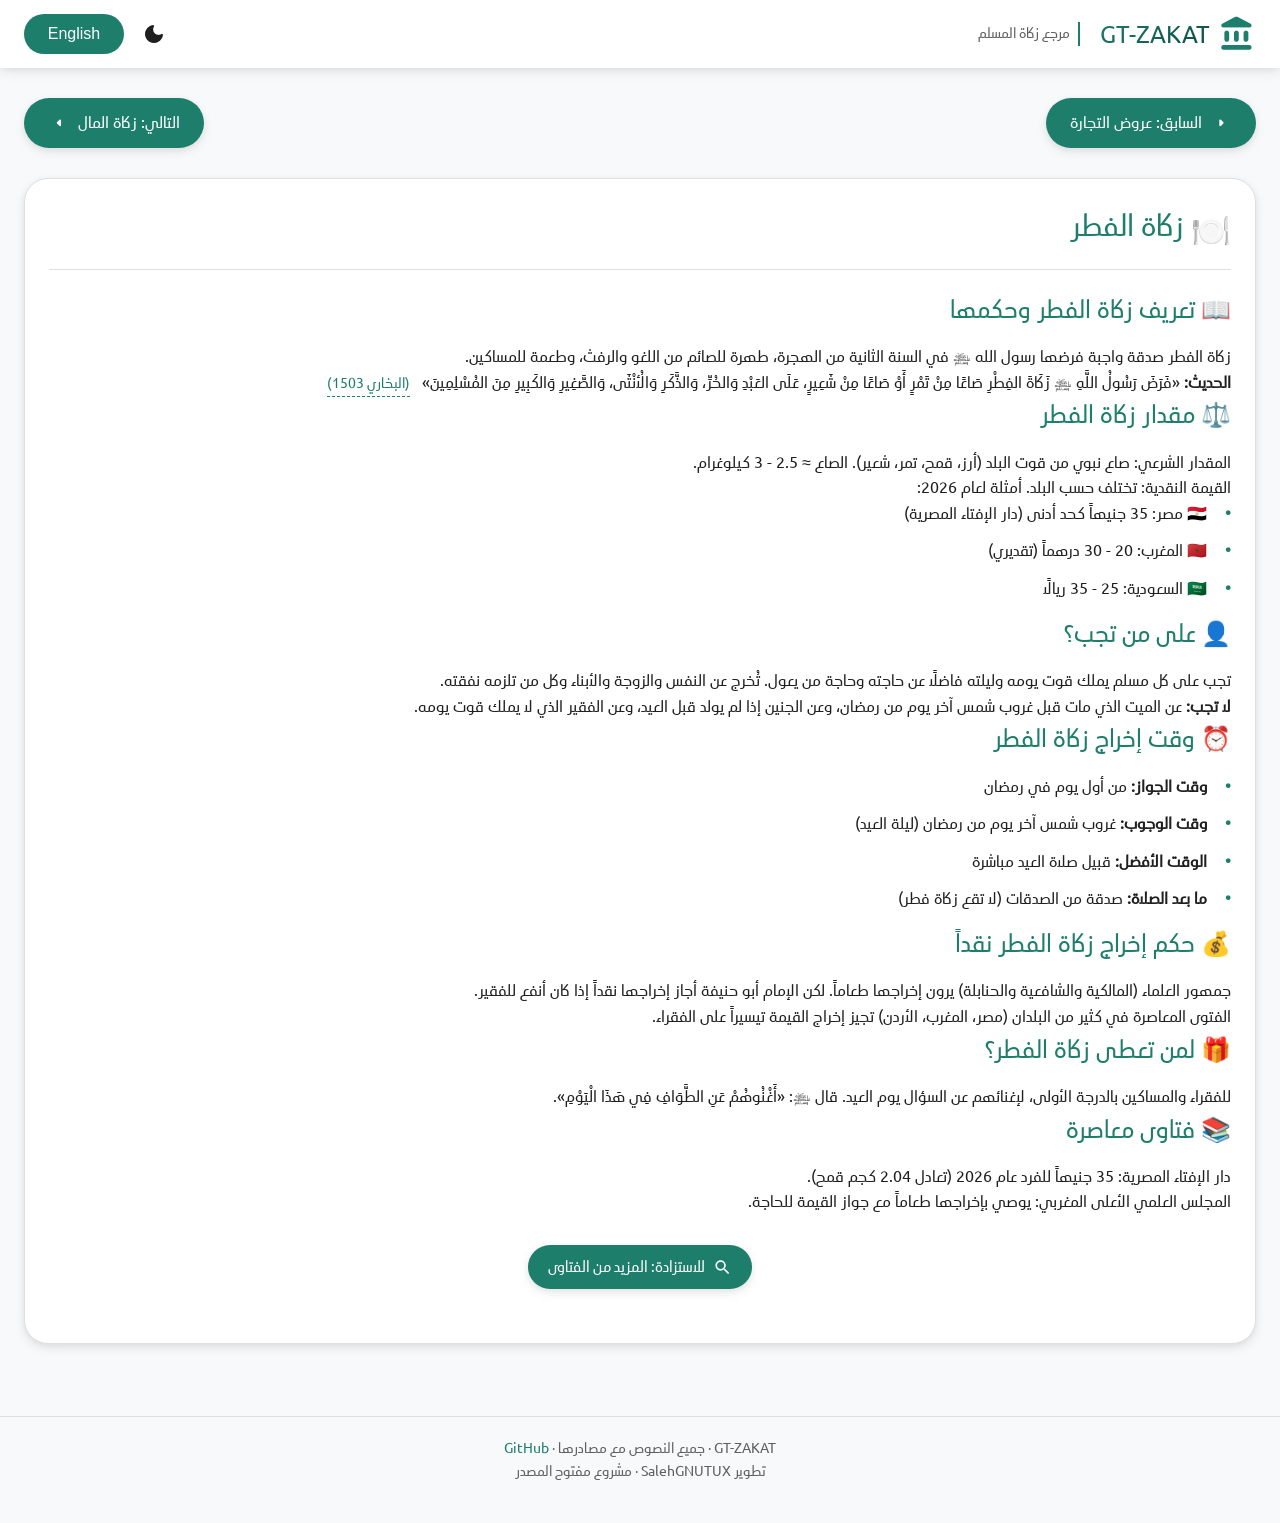
==== commit 5615e3d7: "Update zakat-fitrah.html" ====
--- a/pages/zakat-fitrah.html
+++ b/pages/zakat-fitrah.html
@@ -11,7 +11,7 @@
     <link rel="icon" type="image/png" sizes="256x256" href="/GT-ZAKAT/GT-ZAKAT-logo/256x256/gt-zakat-logo.png">
     <link rel="apple-touch-icon" href="/GT-ZAKAT/GT-ZAKAT-logo/512x512/gt-zakat-logo.png">
     <link href="https://fonts.googleapis.com/icon?family=Material+Icons+Round" rel="stylesheet">
-    <link rel="stylesheet" href="css/style.css?v=2.0">
+    <link rel="stylesheet" href="../css/style.css?v=2.0">
     <link rel="manifest" href="../manifest.json">
     <style>
         .more-info-btn {
--- a/css/style.css
+++ b/css/style.css
@@ -0,0 +1,1016 @@
+/* ===== GT-ZAKAT - ملف الأنماط الرئيسي (النسخة النهائية المتجاوبة) ===== */
+
+/* ===== الخط المخصص ===== */
+@font-face {
+    font-family: 'Ubuntu Arabic';
+    src: url('../fonts/Ubuntu Arabic Regular.otf') format('opentype');
+    font-weight: normal;
+    font-style: normal;
+    font-display: swap;
+}
+
+/* ===== RESET & المتغيرات العامة ===== */
+* {
+    margin: 0;
+    padding: 0;
+    box-sizing: border-box;
+    transition: background-color 0.3s ease, color 0.2s ease, border-color 0.2s ease;
+}
+
+:root {
+    /* الألوان الأساسية */
+    --md-primary: #1e7e6c;
+    --md-primary-light: #4b9b8a;
+    --md-primary-dark: #0e5244;
+    
+    /* الوضع الفاتح */
+    --bg: #f8f9fa;
+    --surface: #ffffff;
+    --text: #1f1f1f;
+    --text-secondary: #5f5f5f;
+    --border: #e0e0e0;
+    --shadow: 0 2px 6px rgba(0, 0, 0, 0.05), 0 4px 12px rgba(0, 0, 0, 0.08);
+    --card-bg: #ffffff;
+    --hover-bg: rgba(30, 126, 108, 0.05);
+    --result-bg: rgba(30, 126, 108, 0.1);
+    --tooltip-bg: #ffffff;
+}
+
+[data-theme="dark"] {
+    --bg: #121212;
+    --surface: #1e1e1e;
+    --text: #e9e9e9;
+    --text-secondary: #aaaaaa;
+    --border: #333333;
+    --card-bg: #2a2a2a;
+    --shadow: 0 2px 6px rgba(0, 0, 0, 0.5);
+    --hover-bg: rgba(30, 126, 108, 0.2);
+    --result-bg: rgba(30, 126, 108, 0.15);
+    --tooltip-bg: #2a2a2a;
+}
+
+/* ===== التخطيط الأساسي ===== */
+body {
+    font-family: 'Ubuntu Arabic', 'Roboto', sans-serif;
+    background: var(--bg);
+    color: var(--text);
+    line-height: 1.6;
+    min-height: 100vh;
+    display: flex;
+    flex-direction: column;
+    padding: 0 0 20px 0;
+    direction: rtl;
+}
+
+.container {
+    max-width: 1280px;
+    margin: 0 auto;
+    padding: 0 24px;
+    width: 100%;
+}
+
+/* ===== شريط التطبيق والشعار النصي ===== */
+.app-bar {
+    background: var(--surface);
+    box-shadow: var(--shadow);
+    padding: 12px 0;
+    position: sticky;
+    top: 0;
+    z-index: 10;
+    backdrop-filter: blur(4px);
+}
+
+.app-bar .container {
+    display: flex;
+    align-items: center;
+    justify-content: space-between;
+    flex-wrap: wrap;
+    gap: 16px;
+}
+
+.logo-area {
+    display: flex;
+    align-items: center;
+    gap: 12px;
+    flex-wrap: wrap;
+}
+
+.logo-link {
+    display: flex;
+    align-items: center;
+    text-decoration: none;
+    gap: 8px;
+    position: relative;
+}
+
+.logo-link::after {
+    content: "";
+    position: absolute;
+    bottom: -4px;
+    left: 0;
+    width: 100%;
+    height: 2px;
+    background: var(--md-primary);
+    transform: scaleX(0);
+    transition: transform 0.2s;
+}
+
+.logo-link:hover::after {
+    transform: scaleX(1);
+}
+
+.logo-icon {
+    font-size: 2.4rem;
+    color: var(--md-primary);
+    transition: transform 0.2s;
+}
+
+.logo-link:hover .logo-icon {
+    transform: rotate(5deg) scale(1.1);
+}
+
+.logo-text {
+    font-size: 1.5rem;
+    font-weight: 500;
+    background: linear-gradient(145deg, var(--md-primary), #0a4b44);
+    -webkit-background-clip: text;
+    background-clip: text;
+    -webkit-text-fill-color: transparent;
+}
+
+.tagline {
+    font-size: 0.9rem;
+    color: var(--text-secondary);
+    margin-right: 8px;
+    border-right: 2px solid var(--md-primary);
+    padding-right: 8px;
+    white-space: nowrap;
+}
+
+.actions {
+    display: flex;
+    gap: 8px;
+    align-items: center;
+}
+
+.action-btn {
+    background: transparent;
+    border: none;
+    color: var(--text);
+    width: 44px;
+    height: 44px;
+    border-radius: 50%;
+    display: flex;
+    align-items: center;
+    justify-content: center;
+    cursor: pointer;
+    font-size: 1.5rem;
+    transition: background 0.2s;
+}
+
+.action-btn:hover {
+    background: var(--hover-bg);
+}
+
+.lang-toggle {
+    font-size: 1rem;
+    padding: 0 16px;
+    border-radius: 30px;
+    background: var(--md-primary);
+    color: white;
+    border: none;
+    height: 40px;
+    cursor: pointer;
+    font-weight: 500;
+    min-width: 100px;
+    transition: background 0.2s;
+}
+
+.lang-toggle:hover {
+    background: var(--md-primary-dark);
+}
+
+/* ===== القسم الترحيبي ===== */
+.hero {
+    text-align: center;
+    margin: 32px 0 20px;
+}
+
+.hero h1 {
+    font-size: 2.4rem;
+    font-weight: 400;
+    margin-bottom: 8px;
+    color: var(--text);
+}
+
+.badge {
+    background: var(--md-primary-light);
+    color: white;
+    padding: 4px 16px;
+    border-radius: 30px;
+    display: inline-block;
+    font-size: 0.9rem;
+    margin-bottom: 16px;
+}
+
+/* ===== البطاقات ===== */
+.card {
+    background: var(--card-bg);
+    border-radius: 24px;
+    padding: 24px;
+    box-shadow: var(--shadow);
+    border: 1px solid var(--border);
+    margin-bottom: 24px;
+}
+
+.card h1, .card h2 {
+    font-size: 1.8rem;
+    font-weight: 500;
+    margin-bottom: 16px;
+    display: flex;
+    align-items: center;
+    gap: 8px;
+    color: var(--md-primary);
+}
+
+.card h2 {
+    font-size: 1.5rem;
+}
+
+.divider {
+    height: 1px;
+    background: var(--border);
+    margin: 20px 0;
+}
+
+/* ===== بطاقات الزكاة ===== */
+.zakat-cards-grid {
+    display: grid;
+    grid-template-columns: repeat(auto-fit, minmax(160px, 1fr));
+    gap: 20px;
+    margin: 30px 0;
+}
+
+.zakat-card {
+    background: var(--card-bg);
+    border: 2px solid var(--border);
+    border-radius: 24px;
+    padding: 24px 16px;
+    text-align: center;
+    cursor: pointer;
+    transition: all 0.3s cubic-bezier(0.4, 0, 0.2, 1);
+    position: relative;
+    overflow: hidden;
+    box-shadow: var(--shadow);
+}
+
+.zakat-card::before {
+    content: '';
+    position: absolute;
+    top: 0;
+    left: 0;
+    right: 0;
+    height: 4px;
+    background: var(--md-primary);
+    transform: scaleX(0);
+    transition: transform 0.3s;
+}
+
+.zakat-card:hover {
+    transform: translateY(-8px);
+    border-color: var(--md-primary);
+    box-shadow: 0 12px 24px rgba(30, 126, 108, 0.2);
+}
+
+.zakat-card:hover::before {
+    transform: scaleX(1);
+}
+
+.zakat-card .material-icons-round {
+    font-size: 3rem;
+    color: var(--md-primary);
+    margin-bottom: 16px;
+    transition: transform 0.3s;
+}
+
+.zakat-card:hover .material-icons-round {
+    transform: scale(1.1) rotate(5deg);
+}
+
+.zakat-card h3 {
+    font-size: 1.2rem;
+    margin-bottom: 8px;
+    color: var(--text);
+}
+
+.zakat-card p {
+    font-size: 0.9rem;
+    color: var(--text-secondary);
+    margin: 0;
+}
+
+/* ===== علامات التبويب ===== */
+.madhhab-tabs {
+    display: flex;
+    flex-wrap: wrap;
+    gap: 8px;
+    margin-bottom: 20px;
+}
+
+.madhhab-tab {
+    background: transparent;
+    border: 1px solid var(--border);
+    padding: 8px 20px;
+    border-radius: 30px;
+    cursor: pointer;
+    color: var(--text);
+    font-weight: 500;
+    transition: all 0.2s;
+    font-family: 'Ubuntu Arabic', 'Roboto', sans-serif;
+}
+
+.madhhab-tab:hover {
+    background: var(--hover-bg);
+    border-color: var(--md-primary);
+}
+
+.madhhab-tab.active {
+    background: var(--md-primary);
+    color: white;
+    border-color: var(--md-primary);
+}
+
+/* ===== حقول الإدخال ===== */
+.input-field, .currency-select {
+    width: 100%;
+    padding: 14px 16px;
+    border-radius: 16px;
+    border: 1px solid var(--border);
+    background: var(--surface);
+    color: var(--text);
+    font-size: 1rem;
+    margin: 8px 0 16px;
+    font-family: 'Ubuntu Arabic', 'Roboto', sans-serif;
+    direction: ltr;
+    text-align: right;
+}
+
+.currency-select {
+    direction: ltr;
+}
+
+.currency-select option {
+    direction: rtl;
+    text-align: right;
+}
+
+.input-group {
+    display: flex;
+    gap: 8px;
+    align-items: center;
+}
+
+.input-group .input-field {
+    flex: 2;
+}
+
+.input-group .currency-select {
+    flex: 1;
+    min-width: 140px;
+}
+
+label {
+    font-weight: 500;
+    color: var(--text-secondary);
+    display: block;
+    margin-bottom: 4px;
+}
+
+/* ===== الأزرار ===== */
+.btn {
+    background: var(--md-primary);
+    color: white;
+    border: none;
+    padding: 14px 24px;
+    border-radius: 40px;
+    font-size: 1rem;
+    font-weight: 500;
+    cursor: pointer;
+    width: 100%;
+    box-shadow: 0 4px 8px rgba(0, 0, 0, 0.1);
+    transition: background 0.2s, transform 0.1s;
+    font-family: 'Ubuntu Arabic', 'Roboto', sans-serif;
+}
+
+.btn:hover {
+    background: var(--md-primary-dark);
+    transform: scale(0.98);
+}
+
+.toggle-manual-btn {
+    background: transparent;
+    border: 2px solid var(--md-primary);
+    color: var(--md-primary);
+    padding: 8px 16px;
+    border-radius: 30px;
+    cursor: pointer;
+    font-size: 0.9rem;
+    transition: all 0.3s;
+    display: inline-flex;
+    align-items: center;
+    gap: 8px;
+    font-family: 'Ubuntu Arabic', 'Roboto', sans-serif;
+}
+
+.toggle-manual-btn:hover {
+    background: var(--md-primary);
+    color: white;
+}
+
+/* ===== نتائج الحساب ===== */
+.result-box {
+    background: var(--result-bg);
+    padding: 20px;
+    border-radius: 16px;
+    margin-top: 20px;
+    font-size: 1.2rem;
+    font-weight: 500;
+    border-right: 4px solid var(--md-primary);
+    line-height: 1.8;
+    direction: ltr;
+    text-align: right;
+}
+
+.result-box small {
+    font-size: 0.9rem;
+    font-weight: normal;
+    color: var(--text-secondary);
+}
+
+/* ===== روابط المصادر ===== */
+.source-link {
+    color: var(--md-primary);
+    text-decoration: none;
+    font-size: 0.9rem;
+    border-bottom: 1px dashed;
+    margin-right: 8px;
+    transition: border-bottom 0.2s;
+}
+
+.source-link:hover {
+    border-bottom-style: solid;
+}
+
+/* ===== أزرار التنقل بين الصفحات ===== */
+.page-navigation {
+    display: flex;
+    justify-content: space-between;
+    margin: 30px 0;
+    gap: 16px;
+    flex-wrap: wrap;
+}
+
+.nav-button {
+    display: flex;
+    align-items: center;
+    gap: 8px;
+    background: var(--md-primary);
+    color: white;
+    text-decoration: none;
+    padding: 12px 24px;
+    border-radius: 40px;
+    font-weight: 500;
+    transition: background 0.2s, transform 0.1s;
+    box-shadow: var(--shadow);
+}
+
+.nav-button:hover {
+    background: var(--md-primary-dark);
+    transform: translateY(-2px);
+}
+
+.nav-button .material-icons-round {
+    font-size: 1.4rem;
+}
+
+.nav-button.disabled {
+    opacity: 0.5;
+    pointer-events: none;
+    background: var(--text-secondary);
+}
+
+/* ===== معلومات النصاب ===== */
+.nisab-info {
+    background: var(--hover-bg);
+    padding: 16px;
+    border-radius: 16px;
+    margin: 16px 0;
+}
+
+.nisab-info p {
+    margin: 8px 0;
+    direction: ltr;
+    text-align: right;
+}
+
+/* ===== Tooltip ===== */
+.tooltip {
+    position: relative;
+    display: inline-block;
+    cursor: help;
+    border-bottom: 1px dashed var(--md-primary);
+}
+
+.tooltip .tooltip-text {
+    visibility: hidden;
+    width: 250px;
+    background-color: var(--tooltip-bg);
+    color: var(--text);
+    text-align: center;
+    border-radius: 8px;
+    padding: 8px;
+    position: absolute;
+    z-index: 1;
+    bottom: 125%;
+    left: 50%;
+    transform: translateX(-50%);
+    opacity: 0;
+    transition: opacity 0.3s;
+    box-shadow: var(--shadow);
+    border: 1px solid var(--border);
+    font-size: 0.85rem;
+    pointer-events: none;
+}
+
+.tooltip:hover .tooltip-text {
+    visibility: visible;
+    opacity: 1;
+}
+
+/* ===== الإدخال اليدوي ===== */
+.manual-price-input {
+    display: flex;
+    gap: 10px;
+    align-items: center;
+    margin: 20px 0;
+    padding: 16px;
+    background: var(--hover-bg);
+    border-radius: 16px;
+}
+
+.manual-price-input label {
+    flex: 1;
+}
+
+.manual-price-input input {
+    width: 150px;
+    padding: 10px;
+    border-radius: 8px;
+    border: 1px solid var(--border);
+    background: var(--surface);
+    color: var(--text);
+    font-family: 'Ubuntu Arabic', 'Roboto', sans-serif;
+    direction: ltr;
+}
+
+/* ===== الشارات ===== */
+.price-source-badge {
+    font-size: 0.8rem;
+    padding: 4px 8px;
+    border-radius: 20px;
+    background: var(--md-primary);
+    color: white;
+    margin-left: 10px;
+    display: inline-block;
+}
+
+/* ===== القوائم ===== */
+ul {
+    list-style: none;
+    padding-right: 0;
+}
+
+ul li {
+    margin-bottom: 12px;
+    padding-right: 24px;
+    position: relative;
+}
+
+ul li::before {
+    content: "•";
+    color: var(--md-primary);
+    font-weight: bold;
+    position: absolute;
+    right: 0;
+}
+
+/* ===== تذييل الصفحة ===== */
+.footer {
+    text-align: center;
+    margin-top: 48px;
+    color: var(--text-secondary);
+    font-size: 0.9rem;
+    padding: 20px 0;
+    border-top: 1px solid var(--border);
+}
+
+.footer a {
+    color: var(--md-primary);
+    text-decoration: none;
+}
+
+.footer a:hover {
+    text-decoration: underline;
+}
+
+/* ===== تحسينات للغة الإنجليزية ===== */
+[dir="ltr"] {
+    direction: ltr;
+}
+
+[dir="ltr"] body {
+    text-align: left;
+}
+
+[dir="ltr"] .tagline {
+    margin-right: 0;
+    margin-left: 8px;
+    border-right: none;
+    border-left: 2px solid var(--md-primary);
+    padding-right: 0;
+    padding-left: 8px;
+}
+
+[dir="ltr"] ul li {
+    padding-right: 0;
+    padding-left: 24px;
+}
+
+[dir="ltr"] ul li::before {
+    right: auto;
+    left: 0;
+}
+
+[dir="ltr"] .result-box {
+    border-right: none;
+    border-left: 4px solid var(--md-primary);
+    text-align: left;
+}
+
+[dir="ltr"] .input-field, 
+[dir="ltr"] .currency-select {
+    text-align: left;
+}
+
+[dir="ltr"] .nisab-info p {
+    text-align: left;
+}
+
+[dir="ltr"] .tooltip .tooltip-text {
+    left: 0;
+    transform: translateX(0);
+}
+
+/* ===== تحسينات الوضع المظلم ===== */
+[data-theme="dark"] .logo-text {
+    background: linear-gradient(145deg, #4b9b8a, #1e7e6c);
+    -webkit-background-clip: text;
+    background-clip: text;
+}
+
+[data-theme="dark"] .badge {
+    background: var(--md-primary-dark);
+}
+
+[data-theme="dark"] .result-box {
+    background: rgba(30, 126, 108, 0.2);
+}
+
+[data-theme="dark"] .zakat-card:hover {
+    box-shadow: 0 12px 24px rgba(0, 0, 0, 0.5);
+}
+
+/* ===== تحسينات عامة ===== */
+.note {
+    font-size: 0.85rem;
+    color: var(--text-secondary);
+    margin-top: 8px;
+    font-style: italic;
+}
+
+.material-icons-round {
+    vertical-align: middle;
+}
+
+/* ضمان ظهور الأرقام بالشكل الغربي */
+input, select, button, .result-box, .nisab-info p, .price-source-badge, #lastUpdateNote {
+    font-feature-settings: "tnum";
+}
+
+/* ===== تحسينات متقدمة للشاشات الصغيرة (Responsive) ===== */
+
+/* للشاشات الصغيرة جداً (أقل من 400px) */
+@media (max-width: 400px) {
+    .app-bar .container {
+        flex-direction: column;
+        align-items: stretch;
+        gap: 8px;
+    }
+    
+    .logo-area {
+        justify-content: space-between;
+        width: 100%;
+    }
+    
+    .logo-link {
+        flex-shrink: 0;
+    }
+    
+    .logo-text {
+        font-size: 1.2rem;
+    }
+    
+    .tagline {
+        font-size: 0.8rem;
+        margin-right: 4px;
+        padding-right: 4px;
+        white-space: normal;
+        text-align: left;
+        flex: 1;
+    }
+    
+    .actions {
+        justify-content: space-between;
+        width: 100%;
+    }
+    
+    .action-btn {
+        width: 40px;
+        height: 40px;
+    }
+    
+    .lang-toggle {
+        min-width: 80px;
+        font-size: 0.9rem;
+        padding: 0 8px;
+    }
+    
+    .hero h1 {
+        font-size: 1.5rem;
+    }
+    
+    .badge {
+        font-size: 0.8rem;
+        padding: 4px 12px;
+    }
+}
+
+/* للشاشات المتوسطة (بين 401px و 600px) */
+@media (min-width: 401px) and (max-width: 600px) {
+    .app-bar .container {
+        flex-wrap: wrap;
+    }
+    
+    .logo-area {
+        flex: 1 1 auto;
+    }
+    
+    .actions {
+        flex: 0 0 auto;
+    }
+    
+    .tagline {
+        white-space: normal;
+        font-size: 0.85rem;
+    }
+}
+
+/* تحسينات إضافية لبطاقات الزكاة على الهاتف */
+@media (max-width: 600px) {
+    .zakat-cards-grid {
+        grid-template-columns: repeat(2, 1fr);
+        gap: 12px;
+    }
+    
+    .zakat-card {
+        padding: 16px 8px;
+    }
+    
+    .zakat-card .material-icons-round {
+        font-size: 2.2rem;
+    }
+    
+    .zakat-card h3 {
+        font-size: 1rem;
+    }
+    
+    .zakat-card p {
+        font-size: 0.8rem;
+    }
+    
+    .card {
+        padding: 16px;
+    }
+    
+    .card h2 {
+        font-size: 1.3rem;
+    }
+    
+    .input-field, .currency-select {
+        padding: 12px;
+        font-size: 0.95rem;
+    }
+    
+    .btn {
+        padding: 12px 20px;
+        font-size: 0.95rem;
+    }
+    
+    .madhhab-tabs {
+        gap: 4px;
+    }
+    
+    .madhhab-tab {
+        padding: 6px 12px;
+        font-size: 0.85rem;
+    }
+    
+    .result-box {
+        padding: 16px;
+        font-size: 1rem;
+    }
+    
+    .page-navigation {
+        flex-direction: column;
+        gap: 8px;
+    }
+    
+    .nav-button {
+        width: 100%;
+        justify-content: center;
+    }
+}
+
+/* تحسينات للشاشات الصغيرة جداً (أقل من 350px) */
+@media (max-width: 350px) {
+    .logo-area {
+        flex-direction: column;
+        align-items: center;
+        text-align: center;
+    }
+    
+    .tagline {
+        margin-right: 0;
+        border-right: none;
+        padding-right: 0;
+        text-align: center;
+    }
+    
+    [dir="ltr"] .tagline {
+        margin-left: 0;
+        border-left: none;
+        padding-left: 0;
+    }
+    
+    .actions {
+        justify-content: center;
+    }
+    
+    .zakat-cards-grid {
+        grid-template-columns: 1fr;
+    }
+    
+    .currency-select {
+        font-size: 0.85rem;
+    }
+    
+    .input-group {
+        flex-direction: column;
+    }
+    
+    .input-group .currency-select {
+        width: 100%;
+    }
+}
+
+/* تحسينات للغة الإنجليزية على الهاتف */
+@media (max-width: 400px) {
+    [dir="ltr"] .logo-area {
+        justify-content: space-between;
+    }
+    
+    [dir="ltr"] .tagline {
+        margin-left: 4px;
+        padding-left: 4px;
+        text-align: right;
+    }
+}
+
+/* تحسينات لأزرار المعلومات على الشاشات الصغيرة */
+@media (max-width: 480px) {
+    .more-info-btn {
+        width: 100%;
+        justify-content: center;
+        padding: 8px 16px;
+        font-size: 0.85rem;
+    }
+    
+    .tooltip .tooltip-text {
+        width: 200px;
+        font-size: 0.75rem;
+    }
+}
+
+/* تحسينات للشاشات المتوسطة */
+@media (min-width: 601px) and (max-width: 1024px) {
+    .container {
+        padding: 0 20px;
+    }
+    
+    .hero h1 {
+        font-size: 2rem;
+    }
+    
+    .zakat-cards-grid {
+        grid-template-columns: repeat(3, 1fr);
+    }
+}
+
+/* ===== إصلاحات إضافية للهاتف (لضمان عدم نزول العناصر) ===== */
+@media (max-width: 480px) {
+    /* إجبار العناصر على البقاء في سطر واحد */
+    .app-bar .container {
+        display: flex !important;
+        flex-direction: row !important;
+        flex-wrap: wrap !important;
+        justify-content: space-between !important;
+        align-items: center !important;
+    }
+    
+    .logo-area {
+        width: auto !important;
+        flex: 1 1 auto !important;
+        display: flex !important;
+        align-items: center !important;
+        gap: 8px !important;
+    }
+    
+    .actions {
+        width: auto !important;
+        flex: 0 0 auto !important;
+        display: flex !important;
+        align-items: center !important;
+        gap: 4px !important;
+    }
+    
+    /* إذا كانت الشاشة صغيرة جداً، نخفي العبارة الجانبية */
+    .tagline {
+        display: inline-block !important;
+        font-size: 0.7rem !important;
+        margin-right: 4px !important;
+        padding-right: 4px !important;
+        white-space: nowrap !important;
+        max-width: 100px !important;
+        overflow: hidden !important;
+        text-overflow: ellipsis !important;
+    }
+    
+    /* للشاشات الضيقة جداً، نخفي العبارة تماماً */
+    @media (max-width: 380px) {
+        .tagline {
+            display: none !important;
+        }
+    }
+    
+    .logo-text {
+        font-size: 1.1rem !important;
+    }
+    
+    .lang-toggle {
+        min-width: 70px !important;
+        font-size: 0.8rem !important;
+        padding: 0 6px !important;
+    }
+    
+    .action-btn {
+        width: 36px !important;
+        height: 36px !important;
+    }
+}
+
+/* تحسينات للشاشات الصغيرة جداً جداً */
+@media (max-width: 360px) {
+    .logo-text {
+        font-size: 1rem !important;
+    }
+    
+    .lang-toggle {
+        min-width: 60px !important;
+        font-size: 0.75rem !important;
+    }
+    
+    .action-btn {
+        width: 32px !important;
+        height: 32px !important;
+    }
+}
